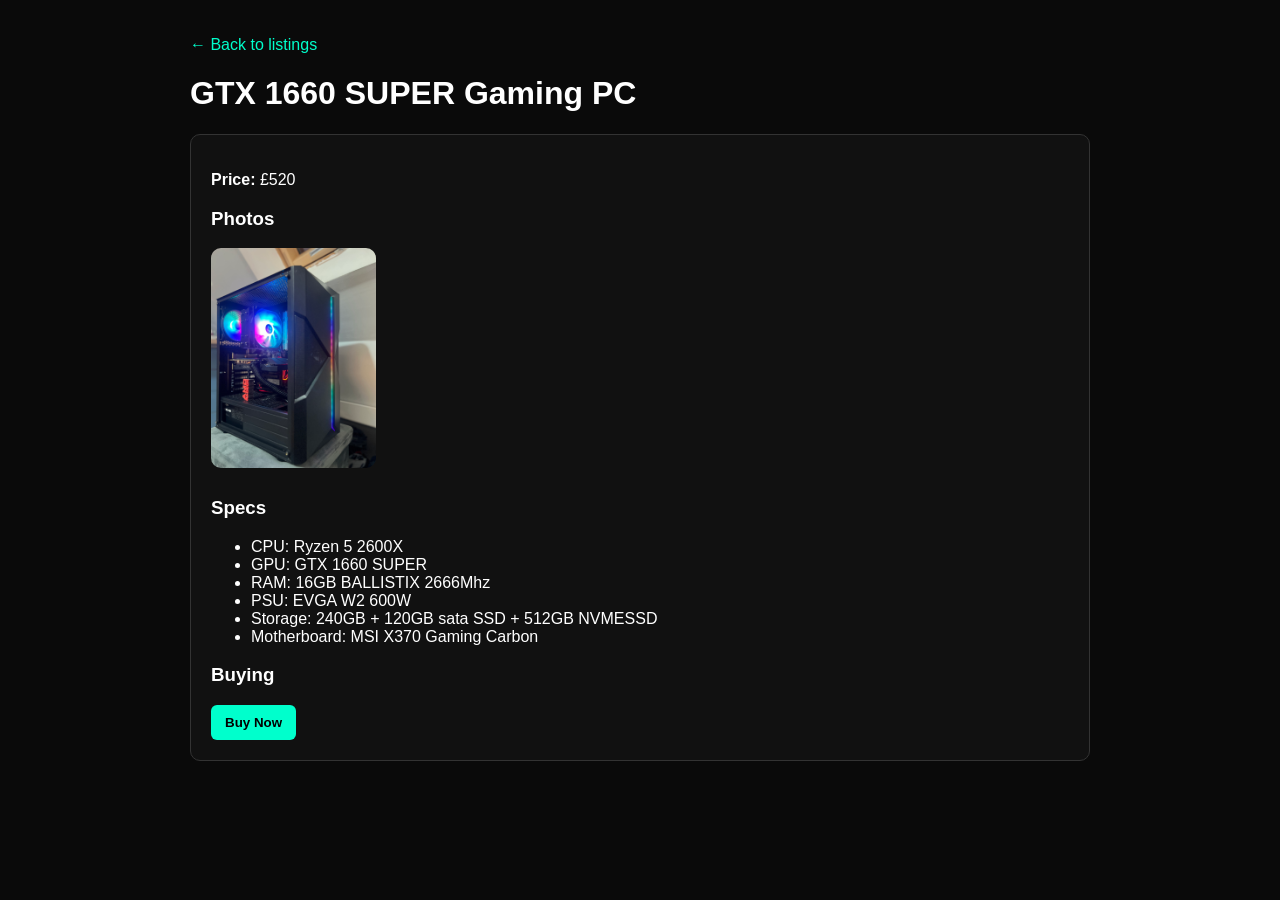
==== pc-1660super.html @ 20be8338 "Update pc-1660super.html" ====
<!DOCTYPE html>
<html>
<head>
  <title>GTX 1660 SUPER PC - ArtronicsPC</title>
  <style>
    body{ background:#0a0a0a; color:white; font-family:Arial; margin:0; padding:20px; }
    a{ color:#00ffcc; text-decoration:none; }
    .wrap{ max-width:900px; margin:0 auto; }
    .card{ background:#111; border:1px solid #333; border-radius:10px; padding:20px; }
    .gallery{ display:flex; gap:10px; overflow:auto; padding-bottom:10px; }
    .gallery img{ height:220px; border-radius:10px; cursor:pointer; }
    button{ background:#00ffcc; border:none; padding:10px 14px; font-weight:bold; border-radius:6px; cursor:pointer; }
  </style>
</head>
<body>
  <div class="wrap">
    <p><a href="index.html">← Back to listings</a></p>

    <h1>GTX 1660 SUPER Gaming PC</h1>

    <div class="card">
      <p><b>Price:</b> £520</p>

      <h3>Photos</h3>
      <div class="gallery">
        <img src="IMG_3570.jpeg" alt="PC photo 1">
        <!-- later add more like: <img src="pc1-side.jpeg" alt="PC photo 2"> -->
      </div>

      <h3>Specs</h3>
      <ul>
        <li>CPU: Ryzen 5 2600X</li>
        <li>GPU: GTX 1660 SUPER</li>
        <li>RAM: 16GB BALLISTIX 2666Mhz</li>
        <li>PSU: EVGA W2 600W </li>
        <li>Storage: 240GB + 120GB sata SSD + 512GB NVMESSD</li>
        <li>Motherboard: MSI X370 Gaming Carbon</li>
      </ul>

      <h3>Buying</h3>
      <button onclick="alert('Contact ArtronicsPC to buy')">Buy Now</button>
    </div>
  </div>
</body>
</html>
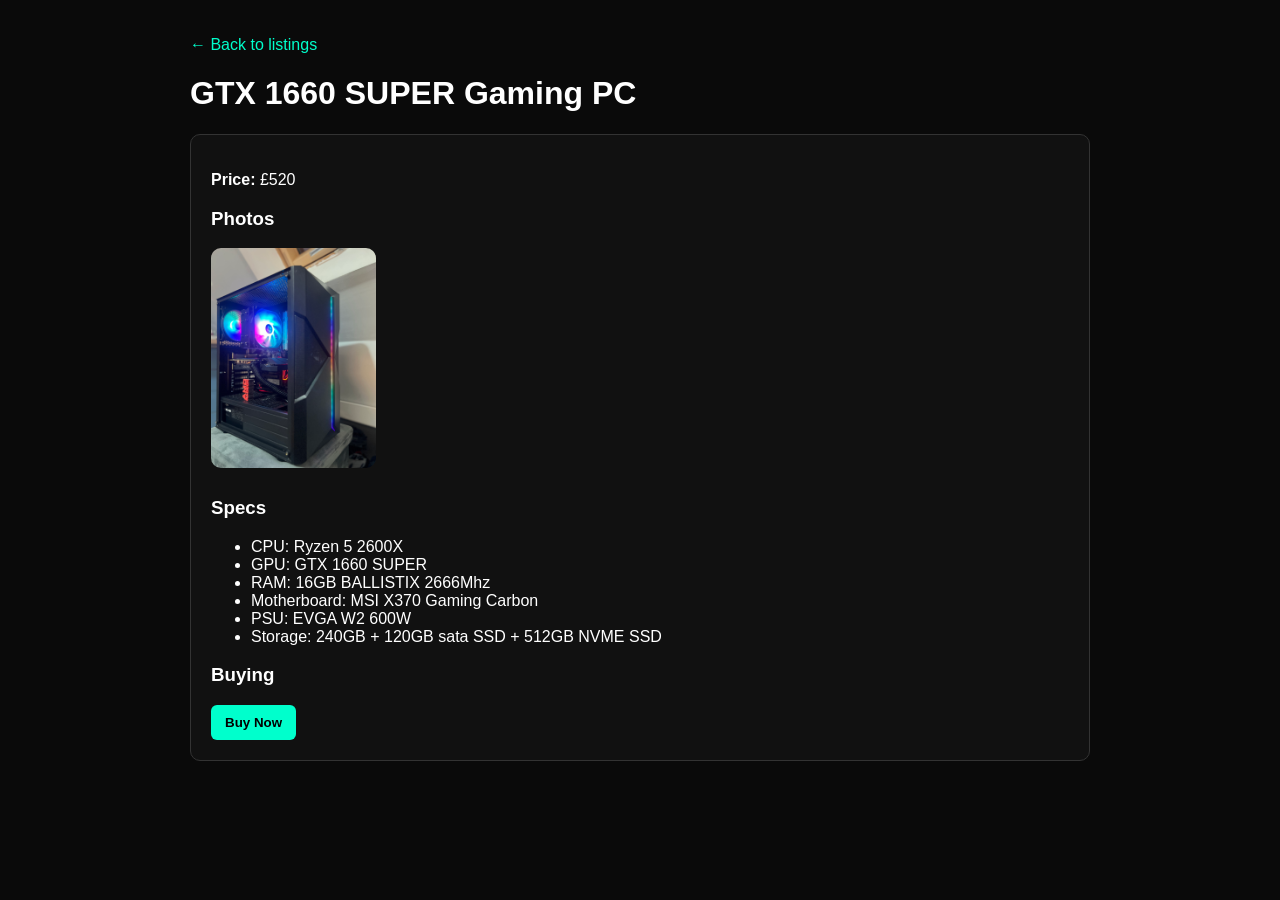
==== commit 5dff35f0: "Update pc-1660super.html" ====
--- a/pc-1660super.html
+++ b/pc-1660super.html
@@ -32,9 +32,9 @@
         <li>CPU: Ryzen 5 2600X</li>
         <li>GPU: GTX 1660 SUPER</li>
         <li>RAM: 16GB BALLISTIX 2666Mhz</li>
+        <li>Motherboard: MSI X370 Gaming Carbon</li>
         <li>PSU: EVGA W2 600W </li>
-        <li>Storage: 240GB + 120GB sata SSD + 512GB NVMESSD</li>
-        <li>Motherboard: MSI X370 Gaming Carbon</li>
+        <li>Storage: 240GB + 120GB sata SSD + 512GB NVME SSD</li>
       </ul>
 
       <h3>Buying</h3>
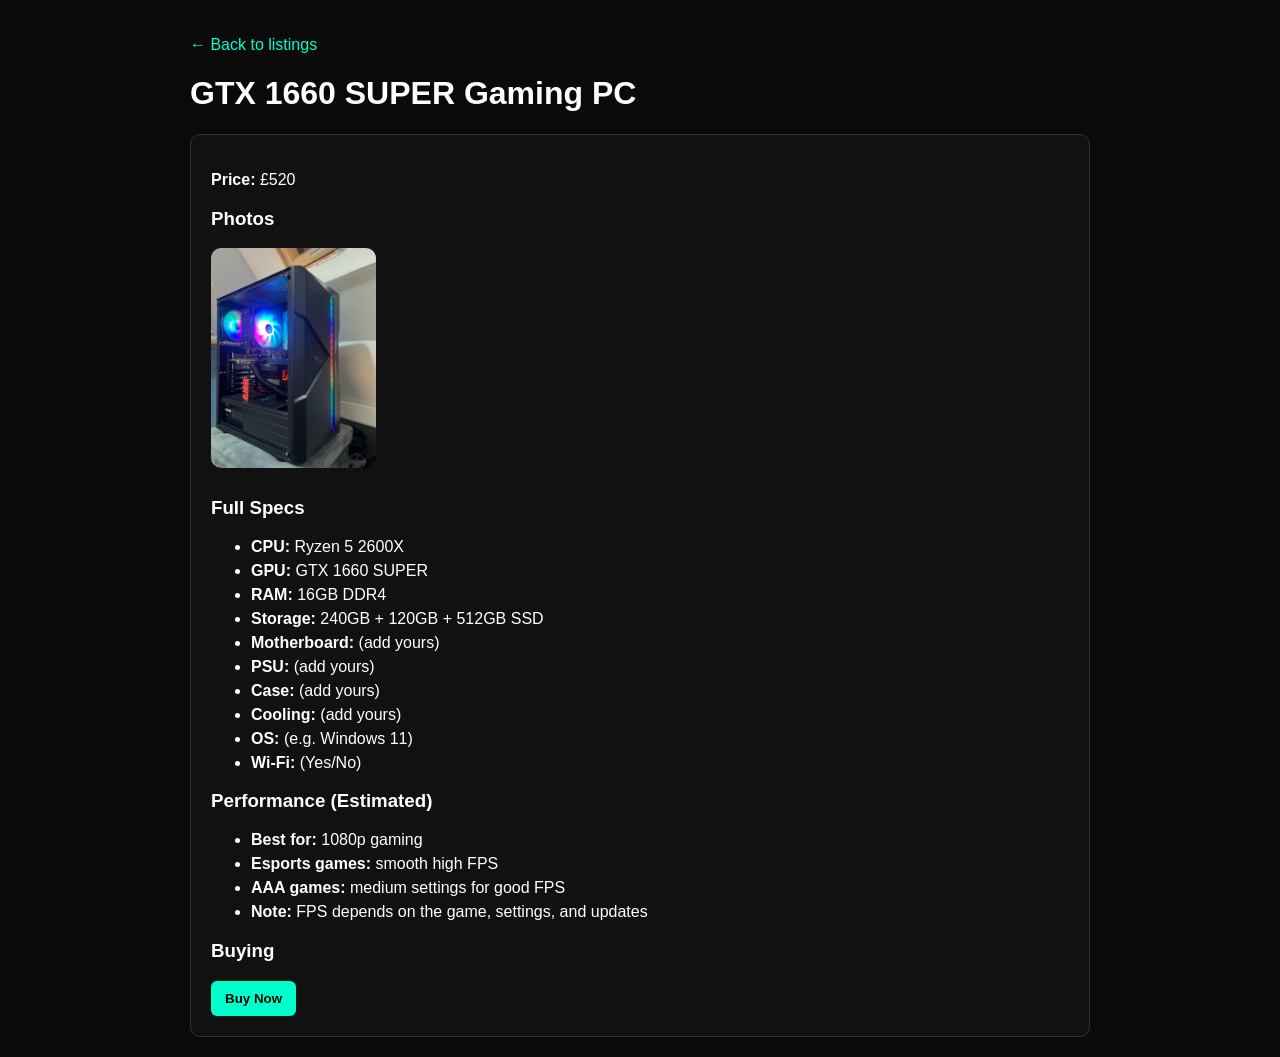
==== commit 96b4b1c1: "Update pc-1660super.html" ====
--- a/pc-1660super.html
+++ b/pc-1660super.html
@@ -10,6 +10,10 @@
     .gallery{ display:flex; gap:10px; overflow:auto; padding-bottom:10px; }
     .gallery img{ height:220px; border-radius:10px; cursor:pointer; }
     button{ background:#00ffcc; border:none; padding:10px 14px; font-weight:bold; border-radius:6px; cursor:pointer; }
+ 
+  ul{ text-align:left; }
+li{ margin:6px 0; }
+
   </style>
 </head>
 <body>
@@ -27,15 +31,28 @@
         <!-- later add more like: <img src="pc1-side.jpeg" alt="PC photo 2"> -->
       </div>
 
-      <h3>Specs</h3>
-      <ul>
-        <li>CPU: Ryzen 5 2600X</li>
-        <li>GPU: GTX 1660 SUPER</li>
-        <li>RAM: 16GB BALLISTIX 2666Mhz</li>
-        <li>Motherboard: MSI X370 Gaming Carbon</li>
-        <li>PSU: EVGA W2 600W </li>
-        <li>Storage: 240GB + 120GB sata SSD + 512GB NVME SSD</li>
-      </ul>
+     <h3>Full Specs</h3>
+<ul>
+  <li><b>CPU:</b> Ryzen 5 2600X</li>
+  <li><b>GPU:</b> GTX 1660 SUPER</li>
+  <li><b>RAM:</b> 16GB DDR4</li>
+  <li><b>Storage:</b> 240GB + 120GB + 512GB SSD</li>
+  <li><b>Motherboard:</b> (add yours)</li>
+  <li><b>PSU:</b> (add yours)</li>
+  <li><b>Case:</b> (add yours)</li>
+  <li><b>Cooling:</b> (add yours)</li>
+  <li><b>OS:</b> (e.g. Windows 11)</li>
+  <li><b>Wi-Fi:</b> (Yes/No)</li>
+</ul>
+
+<h3>Performance (Estimated)</h3>
+<ul>
+  <li><b>Best for:</b> 1080p gaming</li>
+  <li><b>Esports games:</b> smooth high FPS</li>
+  <li><b>AAA games:</b> medium settings for good FPS</li>
+  <li><b>Note:</b> FPS depends on the game, settings, and updates</li>
+</ul>
+
 
       <h3>Buying</h3>
       <button onclick="alert('Contact ArtronicsPC to buy')">Buy Now</button>
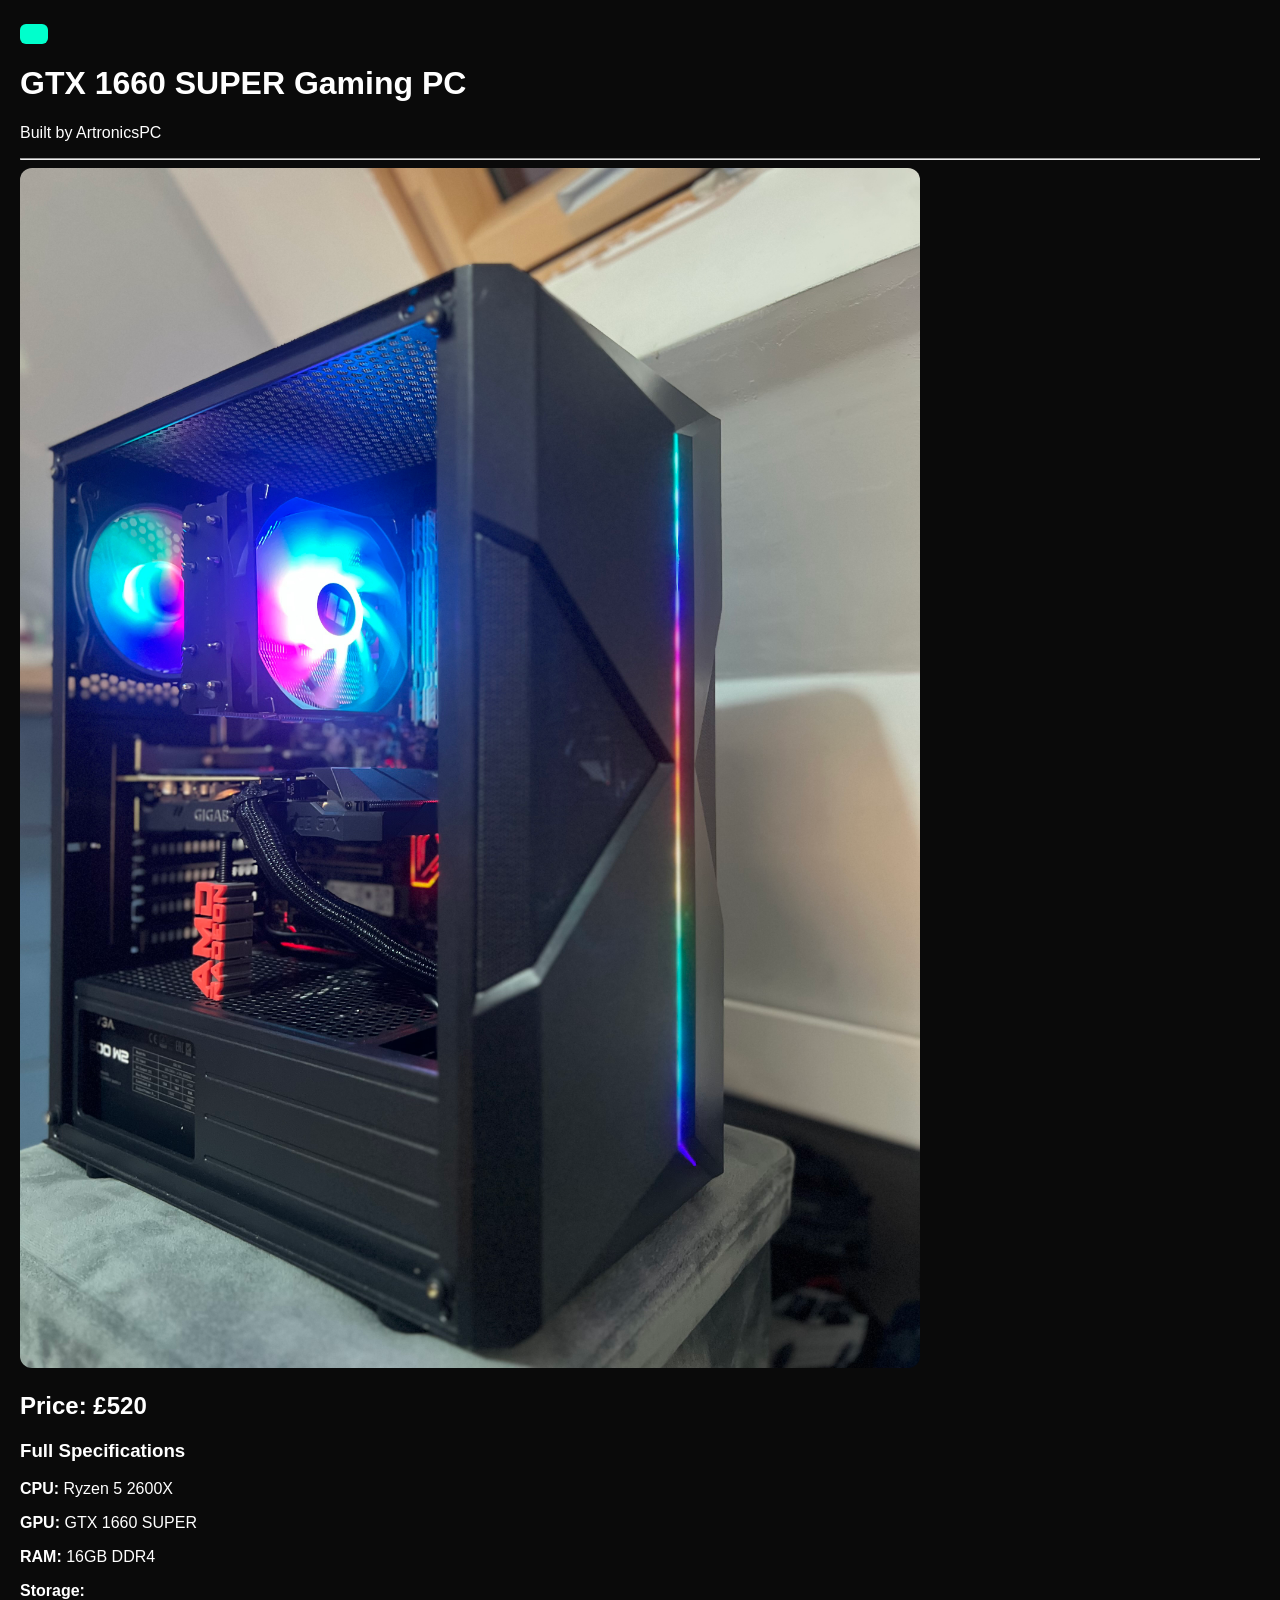
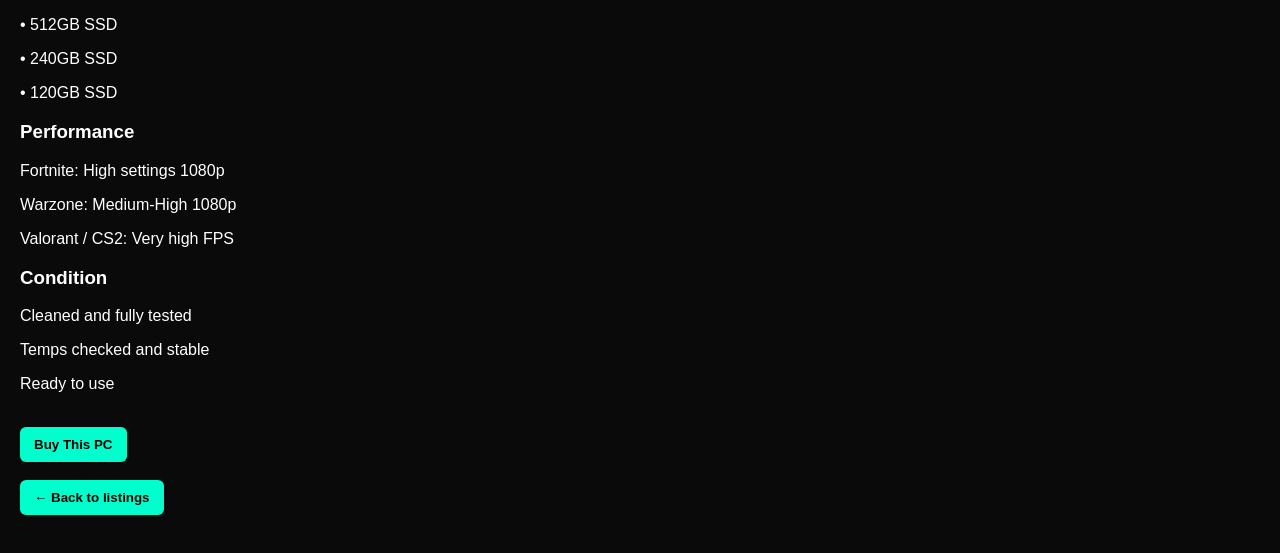
==== commit fa4fe00a: "Update pc-1660super.html" ====
--- a/pc-1660super.html
+++ b/pc-1660super.html
@@ -17,47 +17,111 @@
   </style>
 </head>
 <body>
-  <div class="wrap">
-    <p><a href="index.html">← Back to listings</a></p>
+ <body>
 
-    <h1>GTX 1660 SUPER Gaming PC</h1>
+<div id="page">
 
-    <div class="card">
-      <p><b>Price:</b> £520</p>
+<header>
 
-      <h3>Photos</h3>
-      <div class="gallery">
-        <img src="IMG_3570.jpeg" alt="PC photo 1">
-        <!-- later add more like: <img src="pc1-side.jpeg" alt="PC photo 2"> -->
-      </div>
+<button id="menuBtn" class="menu-btn" onclick="toggleMenu()" aria-label="Menu">
+  <div class="hamburger">
+    <span></span><span></span><span></span>
+  </div>
+</button>
 
-     <h3>Full Specs</h3>
-<ul>
-  <li><b>CPU:</b> Ryzen 5 2600X</li>
-  <li><b>GPU:</b> GTX 1660 SUPER</li>
-  <li><b>RAM:</b> 16GB DDR4</li>
-  <li><b>Storage:</b> 240GB + 120GB + 512GB SSD</li>
-  <li><b>Motherboard:</b> (add yours)</li>
-  <li><b>PSU:</b> (add yours)</li>
-  <li><b>Case:</b> (add yours)</li>
-  <li><b>Cooling:</b> (add yours)</li>
-  <li><b>OS:</b> (e.g. Windows 11)</li>
-  <li><b>Wi-Fi:</b> (Yes/No)</li>
-</ul>
+<h1>GTX 1660 SUPER Gaming PC</h1>
+<p>Built by ArtronicsPC</p>
 
-<h3>Performance (Estimated)</h3>
-<ul>
-  <li><b>Best for:</b> 1080p gaming</li>
-  <li><b>Esports games:</b> smooth high FPS</li>
-  <li><b>AAA games:</b> medium settings for good FPS</li>
-  <li><b>Note:</b> FPS depends on the game, settings, and updates</li>
-</ul>
+<hr>
+
+</header>
 
 
-      <h3>Buying</h3>
-      <button onclick="alert('Contact ArtronicsPC to buy')">Buy Now</button>
-    </div>
-  </div>
+<section class="container">
+
+<div class="pc" style="width:900px; max-width:95%;">
+
+<img src="IMG_3570.jpeg" style="width:100%; border-radius:12px;" onclick="openPopup(this.src)">
+
+
+<h2>Price: £520</h2>
+
+
+<h3>Full Specifications</h3>
+
+<p><b>CPU:</b> Ryzen 5 2600X</p>
+
+<p><b>GPU:</b> GTX 1660 SUPER</p>
+
+<p><b>RAM:</b> 16GB DDR4</p>
+
+<p><b>Storage:</b></p>
+
+<p>• 512GB SSD</p>
+
+<p>• 240GB SSD</p>
+
+<p>• 120GB SSD</p>
+
+
+<h3>Performance</h3>
+
+<p>Fortnite: High settings 1080p</p>
+
+<p>Warzone: Medium-High 1080p</p>
+
+<p>Valorant / CS2: Very high FPS</p>
+
+
+<h3>Condition</h3>
+
+<p>Cleaned and fully tested</p>
+
+<p>Temps checked and stable</p>
+
+<p>Ready to use</p>
+
+
+<br>
+
+
+<button onclick="window.location.href='mailto:artronicspc@gmail.com?subject=Buying GTX 1660 SUPER PC'">
+
+Buy This PC
+
+</button>
+
+
+<br><br>
+
+
+<a href="index.html">
+
+<button>
+
+← Back to listings
+
+</button>
+
+</a>
+
+
+</div>
+
+</section>
+
+</div>
+
+
+
+<div id="popup" class="popup" onclick="closePopup()">
+<img id="popup-img">
+</div>
+
+
+<script src="assets/js/main.js"></script>
+
+</body>
 </body>
 </html>
 
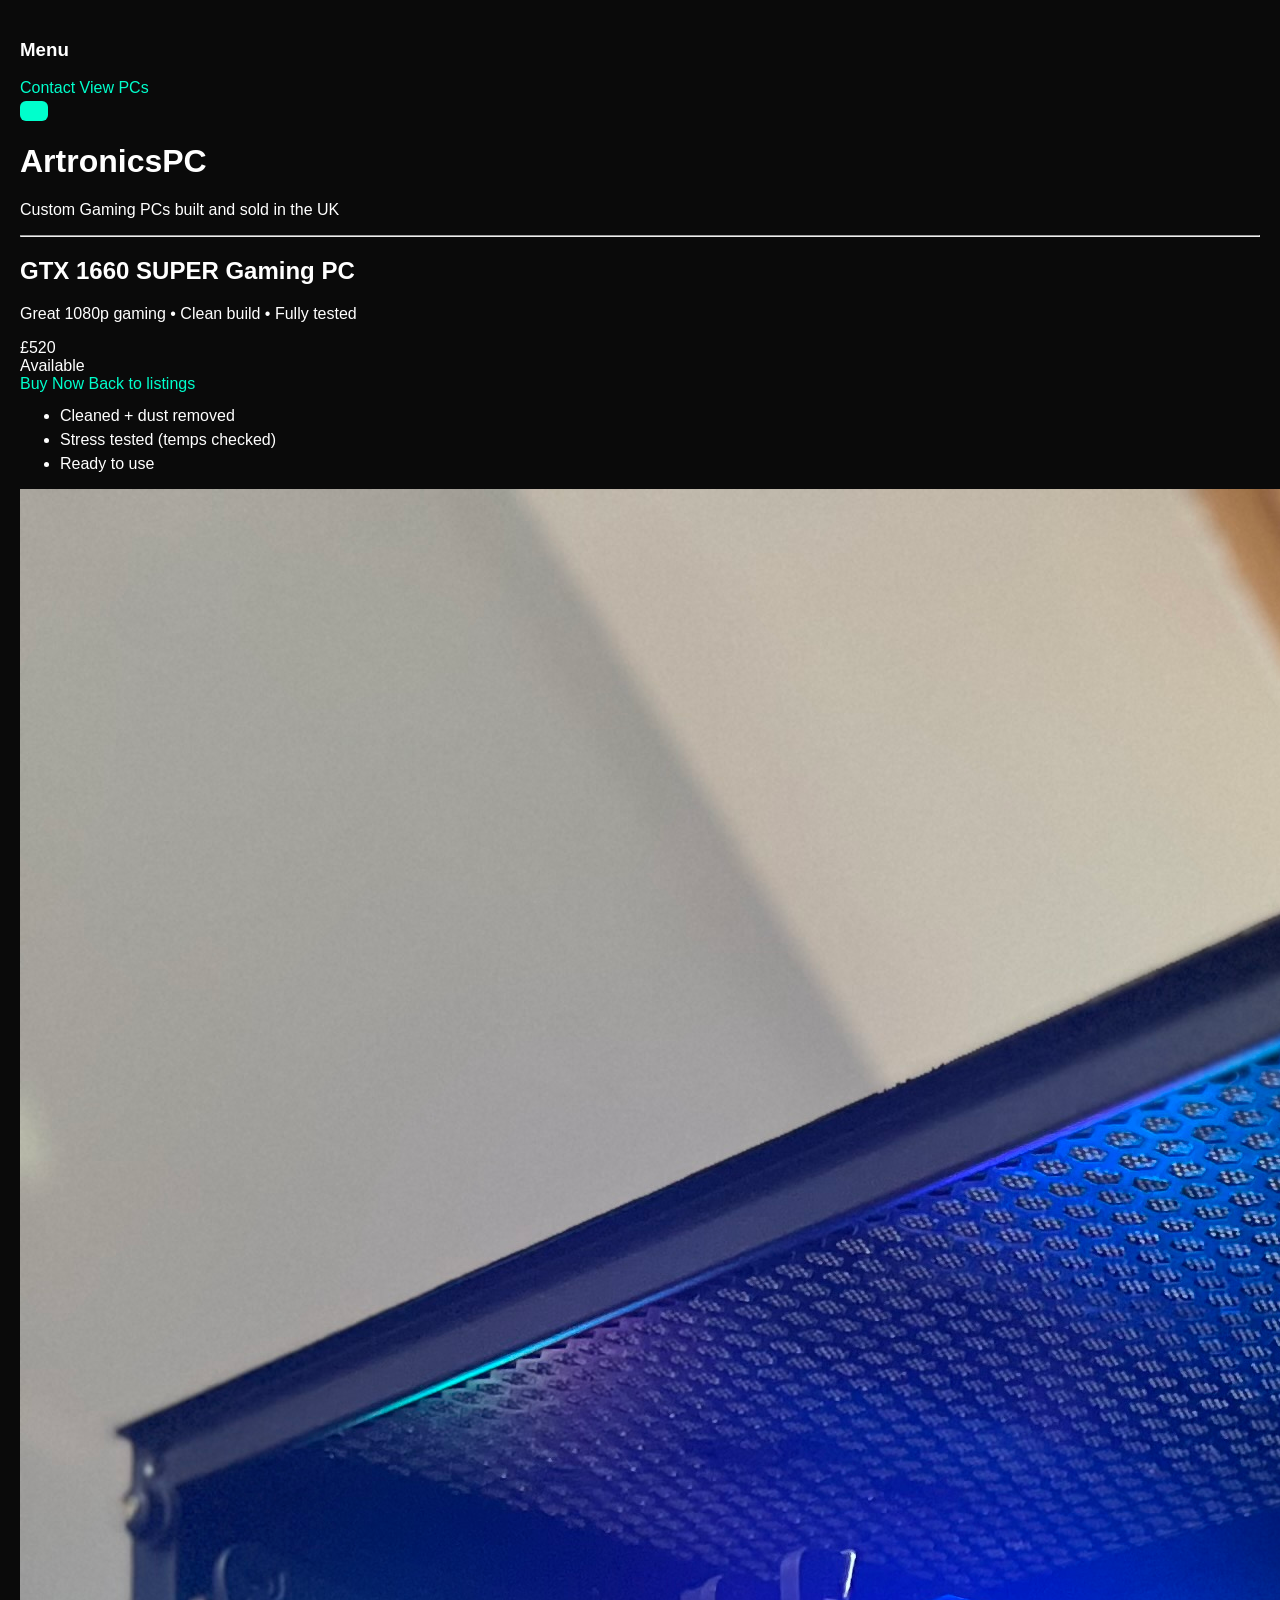
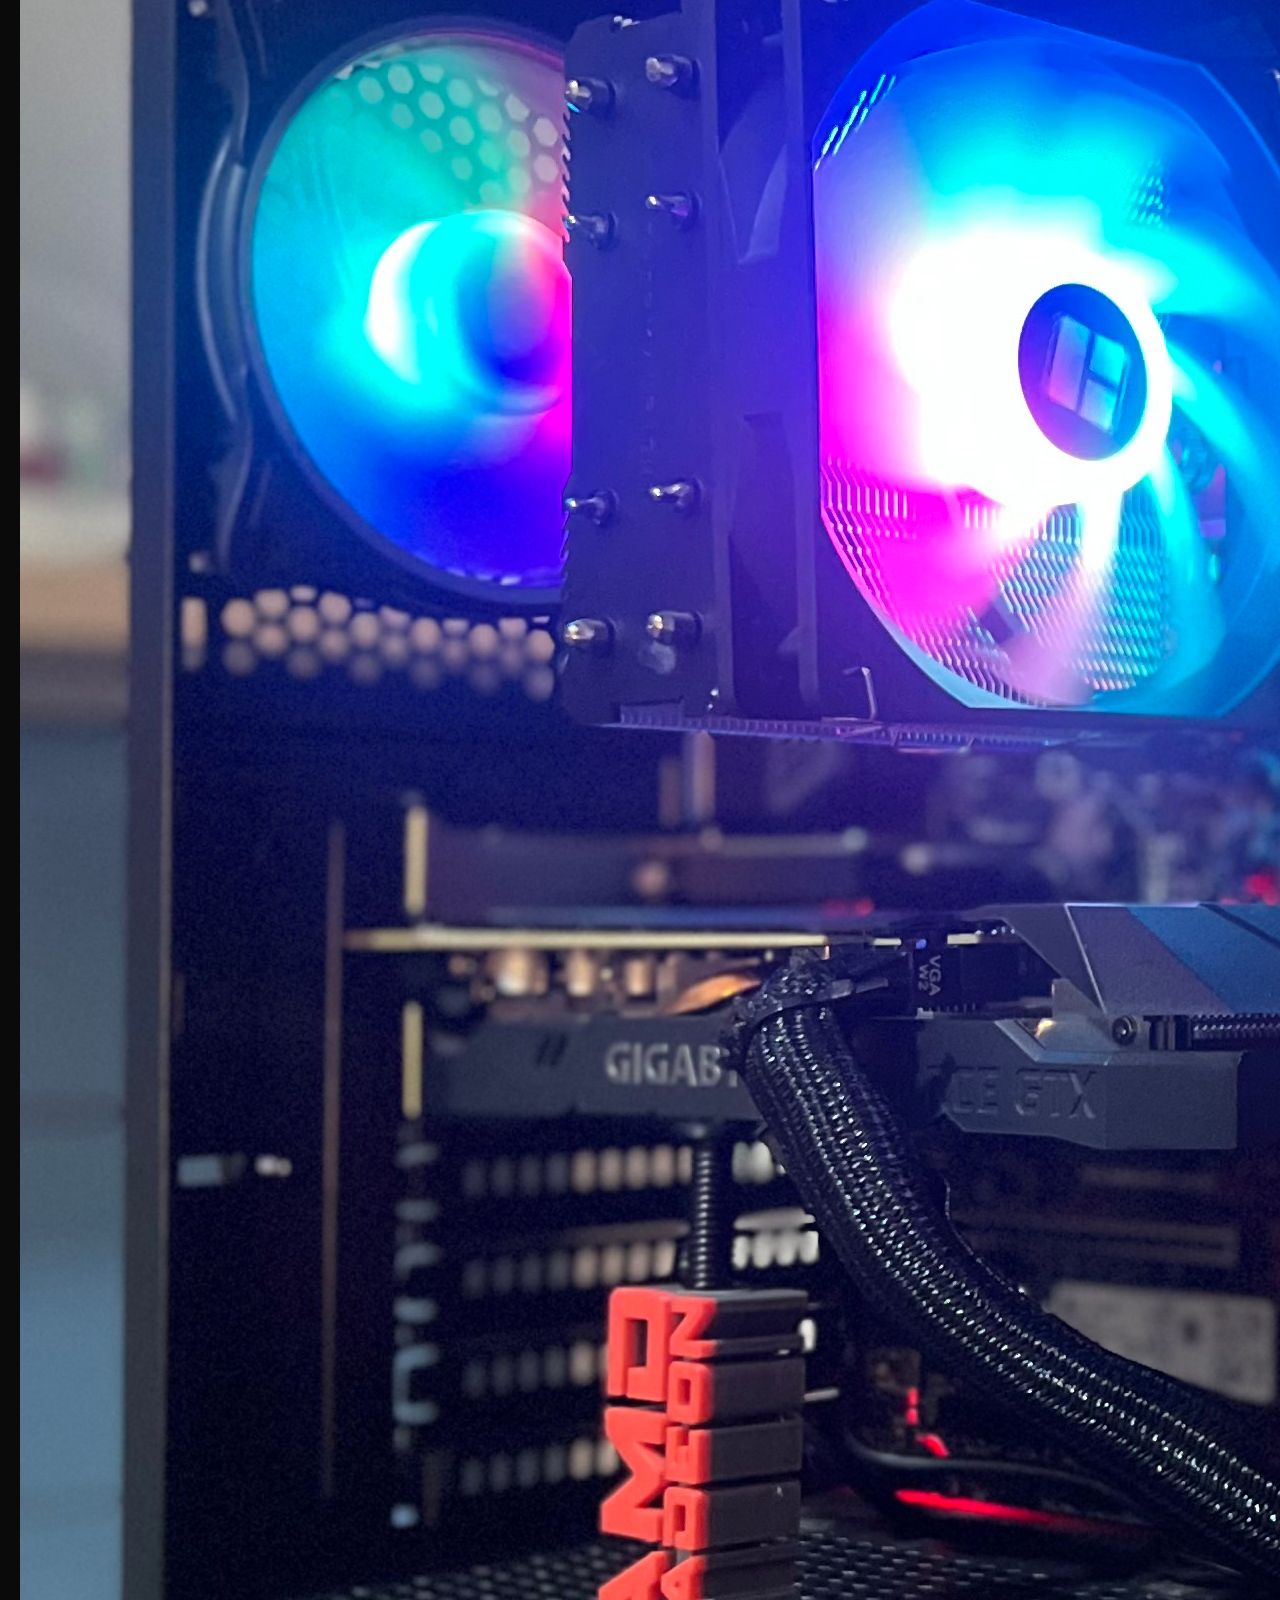
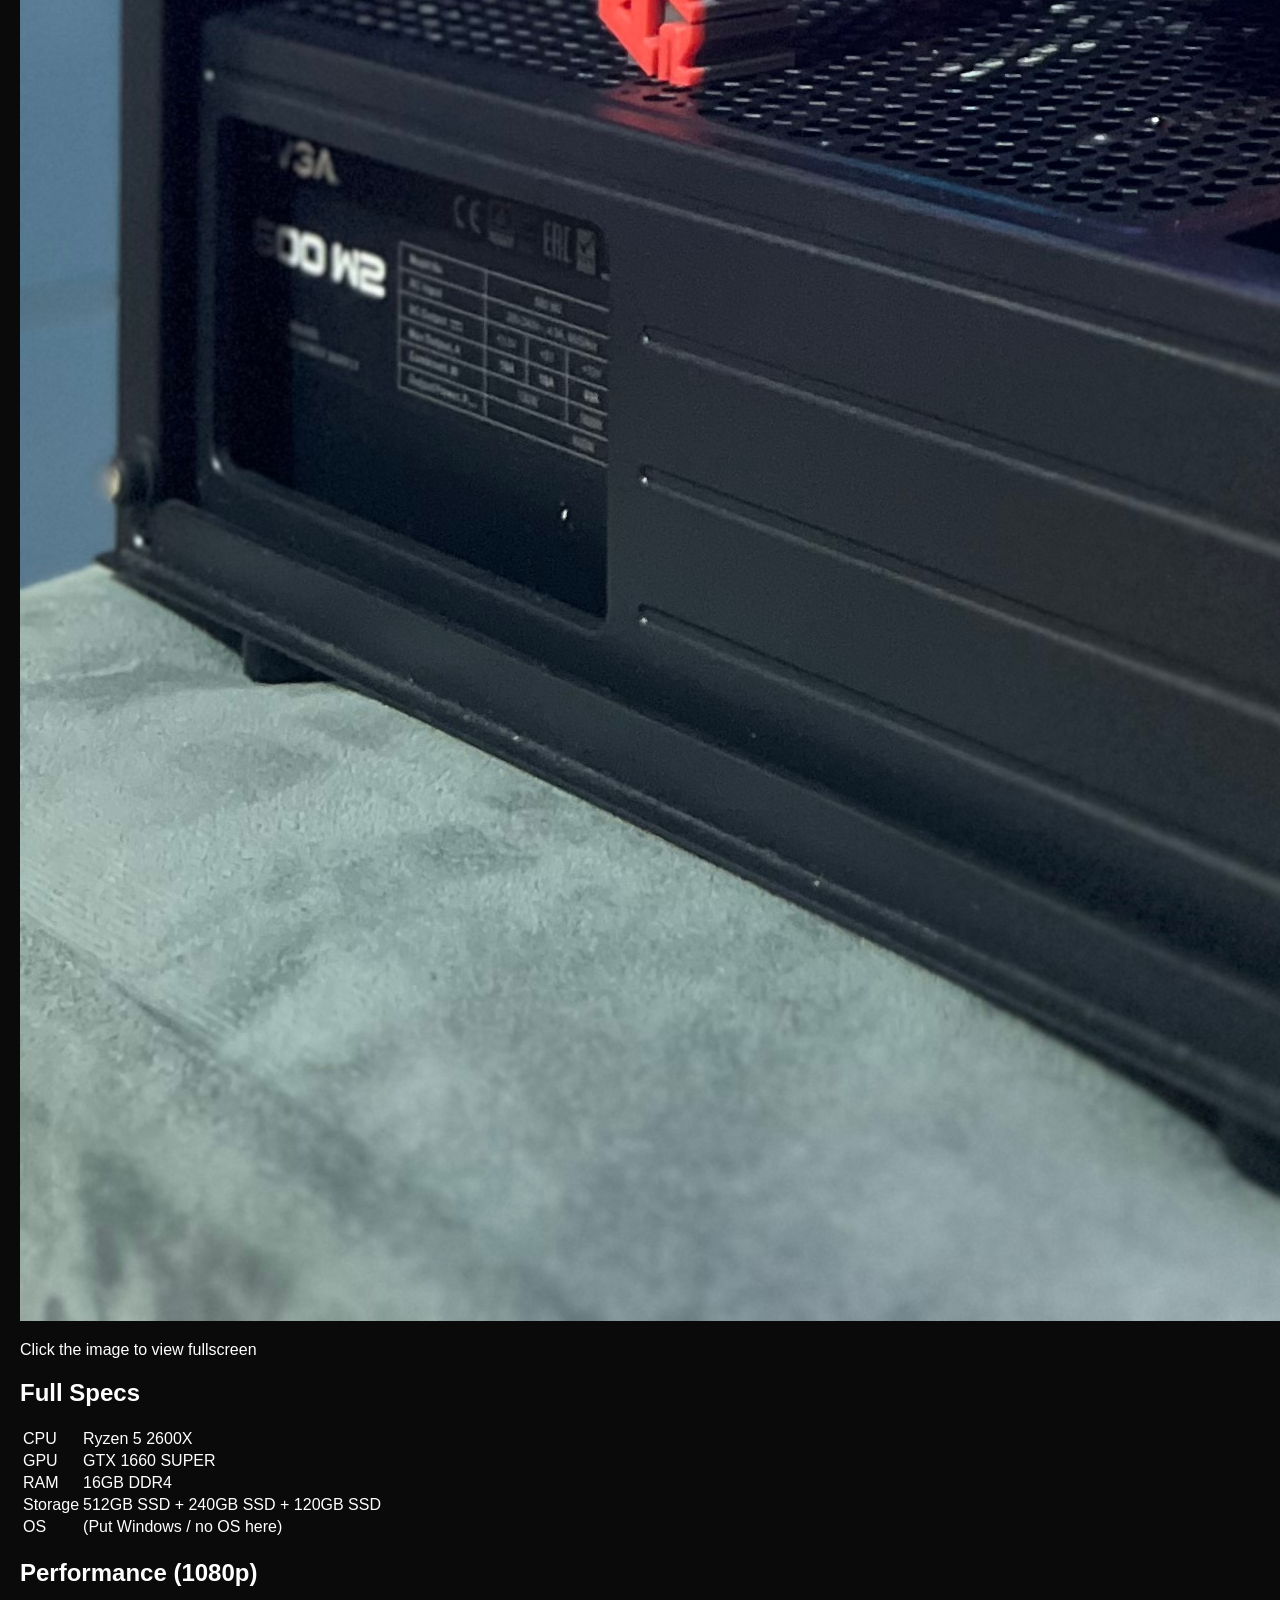
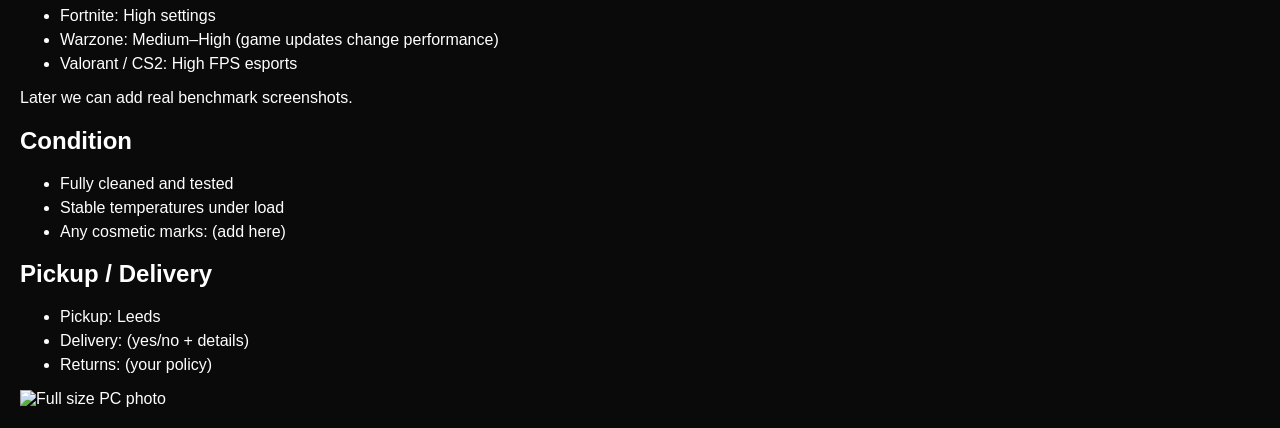
==== commit cbd845b9: "Update pc-1660super.html" ====
--- a/pc-1660super.html
+++ b/pc-1660super.html
@@ -16,112 +16,126 @@
 
   </style>
 </head>
+
 <body>
- <body>
+<!-- Overlay + Sidebar (same as your index) -->
+<div id="overlay" class="overlay" onclick="closeMenu()"></div>
+
+<div id="sidebar" class="sidebar">
+  <div class="close-row">
+    <h3>Menu</h3>
+  </div>
+
+  <a class="side-link" href="mailto:artronicspc@gmail.com?subject=ArtronicsPC%20Enquiry">
+    Contact
+  </a>
+
+  <a class="side-link" href="index.html#pcs" onclick="closeMenu()">
+    View PCs
+  </a>
+</div>
 
 <div id="page">
 
-<header>
+  <header>
+    <button id="menuBtn" class="menu-btn" onclick="toggleMenu()" aria-label="Menu">
+      <div class="hamburger">
+        <span></span><span></span><span></span>
+      </div>
+    </button>
 
-<button id="menuBtn" class="menu-btn" onclick="toggleMenu()" aria-label="Menu">
-  <div class="hamburger">
-    <span></span><span></span><span></span>
-  </div>
-</button>
+    <h1>ArtronicsPC</h1>
+    <p>Custom Gaming PCs built and sold in the UK</p>
+    <hr>
+  </header>
 
-<h1>GTX 1660 SUPER Gaming PC</h1>
-<p>Built by ArtronicsPC</p>
+  <main class="pc-page">
 
-<hr>
+    <section class="pc-hero glass">
+      <div class="pc-hero-left">
+        <h1 class="pc-title">GTX 1660 SUPER Gaming PC</h1>
+        <p class="pc-subtitle">Great 1080p gaming • Clean build • Fully tested</p>
 
-</header>
+        <div class="pc-price-row">
+          <div class="pc-price">£520</div>
+          <div class="pc-badge">Available</div>
+        </div>
 
+        <div class="pc-cta-row">
+          <a class="btn primary"
+             href="mailto:artronicspc@gmail.com?subject=Buying%20GTX%201660%20SUPER%20PC%20(ArtronicsPC)&body=Hi%2C%20I%27m%20interested%20in%20the%20GTX%201660%20SUPER%20PC.%0A%0AName%3A%0ACity%3A%0APickup%2Fdelivery%3A%0AQuestions%3A">
+            Buy Now
+          </a>
 
-<section class="container">
+          <a class="btn" href="index.html#pcs">Back to listings</a>
+        </div>
 
-<div class="pc" style="width:900px; max-width:95%;">
+        <ul class="bullets" style="margin-top:14px;">
+          <li>Cleaned + dust removed</li>
+          <li>Stress tested (temps checked)</li>
+          <li>Ready to use</li>
+        </ul>
+      </div>
 
-<img src="IMG_3570.jpeg" style="width:100%; border-radius:12px;" onclick="openPopup(this.src)">
+      <div class="pc-hero-right">
+        <img class="pc-main-img" src="IMG_3570.jpeg?v=1" alt="GTX 1660 SUPER PC photo" onclick="openPopup(this.src)">
+        <p class="small-note">Click the image to view fullscreen</p>
+      </div>
+    </section>
 
+    <section class="pc-grid">
 
-<h2>Price: £520</h2>
+      <div class="pc-card glass">
+        <h2>Full Specs</h2>
+        <table class="spec-table">
+          <tr><td>CPU</td><td>Ryzen 5 2600X</td></tr>
+          <tr><td>GPU</td><td>GTX 1660 SUPER</td></tr>
+          <tr><td>RAM</td><td>16GB DDR4</td></tr>
+          <tr><td>Storage</td><td>512GB SSD + 240GB SSD + 120GB SSD</td></tr>
+          <tr><td>OS</td><td>(Put Windows / no OS here)</td></tr>
+        </table>
+      </div>
 
+      <div class="pc-card glass">
+        <h2>Performance (1080p)</h2>
+        <ul class="bullets">
+          <li>Fortnite: High settings</li>
+          <li>Warzone: Medium–High (game updates change performance)</li>
+          <li>Valorant / CS2: High FPS esports</li>
+        </ul>
+        <p class="small-note" style="margin-top:10px;">Later we can add real benchmark screenshots.</p>
+      </div>
 
-<h3>Full Specifications</h3>
+      <div class="pc-card glass">
+        <h2>Condition</h2>
+        <ul class="bullets">
+          <li>Fully cleaned and tested</li>
+          <li>Stable temperatures under load</li>
+          <li>Any cosmetic marks: (add here)</li>
+        </ul>
+      </div>
 
-<p><b>CPU:</b> Ryzen 5 2600X</p>
+      <div class="pc-card glass">
+        <h2>Pickup / Delivery</h2>
+        <ul class="bullets">
+          <li>Pickup: Leeds</li>
+          <li>Delivery: (yes/no + details)</li>
+          <li>Returns: (your policy)</li>
+        </ul>
+      </div>
 
-<p><b>GPU:</b> GTX 1660 SUPER</p>
+    </section>
 
-<p><b>RAM:</b> 16GB DDR4</p>
-
-<p><b>Storage:</b></p>
-
-<p>• 512GB SSD</p>
-
-<p>• 240GB SSD</p>
-
-<p>• 120GB SSD</p>
-
-
-<h3>Performance</h3>
-
-<p>Fortnite: High settings 1080p</p>
-
-<p>Warzone: Medium-High 1080p</p>
-
-<p>Valorant / CS2: Very high FPS</p>
-
-
-<h3>Condition</h3>
-
-<p>Cleaned and fully tested</p>
-
-<p>Temps checked and stable</p>
-
-<p>Ready to use</p>
-
-
-<br>
-
-
-<button onclick="window.location.href='mailto:artronicspc@gmail.com?subject=Buying GTX 1660 SUPER PC'">
-
-Buy This PC
-
-</button>
-
-
-<br><br>
-
-
-<a href="index.html">
-
-<button>
-
-← Back to listings
-
-</button>
-
-</a>
-
+  </main>
 
 </div>
 
-</section>
-
+<!-- Popup (same system as homepage) -->
+<div id="popup" class="popup" onclick="closePopup()">
+  <img id="popup-img" alt="Full size PC photo">
 </div>
 
-
-
-<div id="popup" class="popup" onclick="closePopup()">
-<img id="popup-img">
-</div>
-
-
 <script src="assets/js/main.js"></script>
-
-</body>
 </body>
 </html>
 
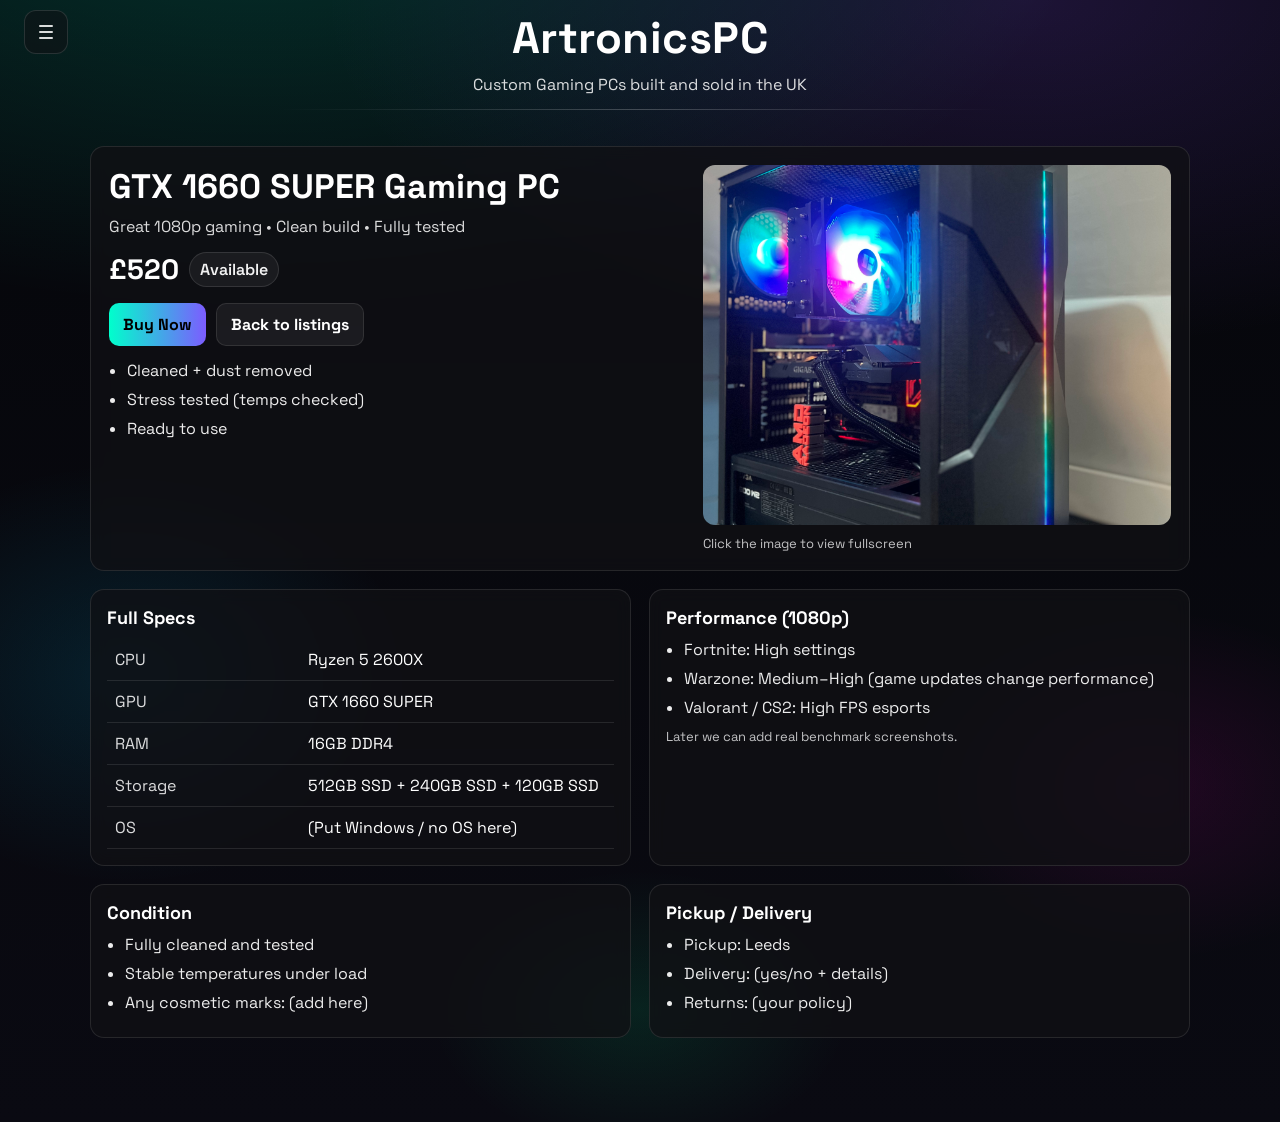
==== commit bf9373fa: "Update pc-1660super.html" ====
--- a/pc-1660super.html
+++ b/pc-1660super.html
@@ -1,22 +1,28 @@
 <!DOCTYPE html>
 <html>
-<head>
+
+  
+  
+  
+  <head>
   <title>GTX 1660 SUPER PC - ArtronicsPC</title>
-  <style>
-    body{ background:#0a0a0a; color:white; font-family:Arial; margin:0; padding:20px; }
-    a{ color:#00ffcc; text-decoration:none; }
-    .wrap{ max-width:900px; margin:0 auto; }
-    .card{ background:#111; border:1px solid #333; border-radius:10px; padding:20px; }
-    .gallery{ display:flex; gap:10px; overflow:auto; padding-bottom:10px; }
-    .gallery img{ height:220px; border-radius:10px; cursor:pointer; }
-    button{ background:#00ffcc; border:none; padding:10px 14px; font-weight:bold; border-radius:6px; cursor:pointer; }
- 
-  ul{ text-align:left; }
-li{ margin:6px 0; }
 
-  </style>
+  <link rel="preconnect" href="https://fonts.googleapis.com">
+  <link rel="preconnect" href="https://fonts.gstatic.com" crossorigin>
+  <link href="https://fonts.googleapis.com/css2?family=Space+Grotesk:wght@400;600;700&display=swap" rel="stylesheet">
+
+  <link rel="stylesheet" href="assets/css/styles.css">
 </head>
 
+
+
+
+
+
+
+
+
+  
 <body>
 <!-- Overlay + Sidebar (same as your index) -->
 <div id="overlay" class="overlay" onclick="closeMenu()"></div>
@@ -137,5 +143,13 @@
 
 <script src="assets/js/main.js"></script>
 </body>
+
+
+
+
+
+
+
+  
 </html>
 
--- a/assets/css/styles.css
+++ b/assets/css/styles.css
@@ -0,0 +1,550 @@
+
+    /* =========================
+       1) Page-wide styling
+       ========================= */
+
+    body{
+      /* Removes default browser spacing */
+      margin:0;
+
+      /* Removes space at the top but keeps space on sides and bottom */
+      padding:0 24px 24px 24px;
+
+      /* Text colour + font */
+      color:white;
+      font-family:"Space Grotesk", Arial, sans-serif;
+
+      /* Makes sure the page is at least one full screen tall */
+      min-height:100vh;
+
+      /* Background = layered gradients (big glows + small dots + base) */
+      background:
+        /* Big glow top-left */
+        radial-gradient(1200px 600px at 20% -10%, rgba(0,255,204,0.18), transparent 70%),
+
+        /* Big glow top-right */
+        radial-gradient(1000px 500px at 80% 0%, rgba(140,80,255,0.18), transparent 70%),
+
+        /* Smaller faded RGB dots */
+        radial-gradient(400px 300px at 10% 60%, rgba(0,200,255,0.12), transparent 70%),
+        radial-gradient(350px 250px at 90% 70%, rgba(255,0,200,0.10), transparent 70%),
+        radial-gradient(300px 200px at 50% 90%, rgba(0,255,150,0.10), transparent 70%),
+
+        /* Base dark gradient */
+        linear-gradient(180deg, #05060a 0%, #0a0a12 100%);
+
+      /* Stops backgrounds repeating */
+      background-repeat:no-repeat;
+    }
+
+
+
+    /* =========================
+       2) Header styling
+       ========================= */
+
+    header{
+      /* Allows menu button to be positioned inside header */
+      position:relative;
+
+      /* Keeps title and text centered */
+      text-align:center;
+
+      /* Adjust spacing */
+      padding:10px 16px 6px 16px;
+    }
+
+
+
+    /* Positions the menu button inside the header */
+    header .menu-btn{
+      position:absolute;
+
+      /* Default (menu closed): top-left of header */
+      left:0;
+      top:10px;
+
+      /* Makes sure it's above the sidebar + clickable */
+      z-index:10000;
+
+      /* Ensures clicks always go to the button */
+      pointer-events:auto;
+    }
+
+/* When menu is open, keep button near the sidebar edge.
+   Because #page moves right by 240px, we pull the button back left. */
+#page.menu-open header .menu-btn{
+  transform: translateX(-47px); /* 150 - 36px gap = sits close to sidebar */
+}
+
+
+    header h1{
+      margin:0;
+      font-size:44px;
+      letter-spacing:0.5px;
+    }
+
+    header p{
+      margin:8px 0 14px 0;
+      opacity:0.85;
+    }
+
+    hr{
+      border:none;
+      height:1px;
+      background:linear-gradient(90deg, transparent, rgba(255,255,255,0.22), transparent);
+      max-width:720px;
+      margin:0 auto;
+    }
+
+
+
+    /* =========================
+       3) Listings layout (container)
+       Centers the group
+       ========================= */
+
+    .container{
+      max-width:1000px;
+      margin:40px auto;
+      display:flex;
+      gap:20px;
+      justify-content:center;
+      flex-wrap:wrap;
+    }
+
+
+
+    /* =========================
+       4) PC card styling
+       ========================= */
+
+    .pc{
+      box-sizing:border-box;
+
+      background: rgba(17,17,20,0.75);
+      border:1px solid rgba(255,255,255,0.10);
+
+      padding:18px;
+      width:300px;
+
+      border-radius:14px;
+      backdrop-filter: blur(6px);
+
+      transition: transform 0.3s ease, box-shadow 0.3s ease, border-color 0.3s ease;
+    }
+
+    .pc:hover{
+      transform: translateY(-6px);
+      box-shadow: 0 14px 40px rgba(0,0,0,0.45);
+      border-color: rgba(0,255,204,0.25);
+    }
+
+    .pc h2{ margin:6px 0 10px 0; }
+
+.pc-hero-right{
+  max-width:520px;   /* stops the image column getting too wide */
+  width:100%;
+}
+
+.pc-main-img{
+  width:100%;
+  height:auto;
+  max-height:360px;  /* stops it getting too tall */
+  object-fit:cover;  /* crops nicely instead of stretching */
+  border-radius:12px;
+  cursor:pointer;
+  display:block;
+}
+
+
+    /* =========================
+       5) Button styling
+       ========================= */
+
+    button{
+      background: linear-gradient(90deg, #00ffcc, #7c5cff);
+      border:none;
+
+      padding:10px 14px;
+      color:black;
+      font-weight:700;
+
+      cursor:pointer;
+      border-radius:10px;
+
+      transition: transform 0.12s ease, filter 0.12s ease;
+    }
+
+    button:hover{
+      transform: translateY(-1px);
+      filter: brightness(1.05);
+    }
+
+
+
+    /* =========================
+       6) Fullscreen image popup
+       ========================= */
+
+    .popup{
+      display:none;
+      position:fixed;
+      top:0;
+      left:0;
+      width:100%;
+      height:100%;
+      background-color:rgba(0,0,0,0.9);
+      justify-content:center;
+      align-items:center;
+      z-index:9999;
+    }
+
+    .popup.active{
+      display:flex;
+      cursor:pointer;
+    }
+
+    .popup img{
+      max-width:90%;
+      max-height:90%;
+      border-radius:10px;
+      box-shadow: 0 0 30px rgba(0,0,0,0.6);
+    }
+
+
+
+    /* =========================
+       Placeholder image style
+       ========================= */
+
+    .placeholder{
+      width:100%;
+      height:180px;
+      border-radius:12px;
+
+      display:flex;
+      align-items:center;
+      justify-content:center;
+      text-align:center;
+
+      font-weight:600;
+      color:rgba(255,255,255,0.85);
+
+      background:
+        radial-gradient(300px 150px at 20% 30%, rgba(0,255,204,0.20), transparent 60%),
+        radial-gradient(300px 150px at 80% 60%, rgba(124,92,255,0.18), transparent 60%),
+        rgba(255,255,255,0.06);
+
+      border:1px solid rgba(255,255,255,0.10);
+    }
+
+
+
+    /* =========================
+       Sidebar (hamburger menu)
+       ========================= */
+
+    .menu-btn{
+      width:44px;
+      height:44px;
+      border-radius:12px;
+      border:1px solid rgba(255,255,255,0.12);
+      background: rgba(17,17,20,0.55);
+      color:white;
+      cursor:pointer;
+      display:flex;
+      align-items:center;
+      justify-content:center;
+
+      /* Smooth hover + glow */
+      transition: transform 0.2s ease, box-shadow 0.2s ease, border-color 0.2s ease, filter 0.2s ease;
+    }
+
+    /* Green glow + lift on hover (like listings) */
+    .menu-btn:hover{
+      transform: translateY(-2px);
+      border-color: rgba(0,255,204,0.55);
+
+      /* NEW: stronger glow so it feels premium */
+      box-shadow:
+        0 0 0 2px rgba(0,255,204,0.14),
+        0 0 18px rgba(0,255,204,0.18),
+        0 12px 30px rgba(0,0,0,0.35);
+
+      filter: brightness(1.06);
+    }
+
+    /* When menu is open, keep a nice glow so it feels “active” */
+    .menu-btn.active{
+      border-color: rgba(0,255,204,0.65);
+      box-shadow:
+        0 0 0 2px rgba(0,255,204,0.18),
+        0 0 22px rgba(0,255,204,0.20),
+        0 14px 40px rgba(0,0,0,0.45);
+    }
+
+    .hamburger{
+      width:20px;
+      height:14px;
+      position:relative;
+    }
+
+    .hamburger span{
+      position:absolute;
+      left:0;
+      right:0;
+      height:2px;
+      background: rgba(255,255,255,0.85);
+      border-radius:2px;
+      transition: transform 0.2s ease, opacity 0.2s ease, top 0.2s ease;
+    }
+
+    .hamburger span:nth-child(1){ top:0; }
+    .hamburger span:nth-child(2){ top:6px; }
+    .hamburger span:nth-child(3){ top:12px; }
+
+    /* Hamburger animation: turns into X when menu opens */
+    .menu-btn.active .hamburger span:nth-child(1){ transform: rotate(45deg); top:6px; }
+    .menu-btn.active .hamburger span:nth-child(2){ opacity:0; }
+    .menu-btn.active .hamburger span:nth-child(3){ transform: rotate(-45deg); top:6px; }
+
+
+
+    .overlay{
+      display:none;
+      position:fixed;
+      inset:0;
+      background: rgba(0,0,0,0.55);
+      z-index:9000;
+    }
+
+    .overlay.active{ display:block; }
+
+    .sidebar{
+      position:fixed;
+      top:0;
+      left:0;
+      height:100%;
+      width:240px;
+
+      background: rgba(12,12,18,0.92);
+      border-right:1px solid rgba(255,255,255,0.10);
+      backdrop-filter: blur(10px);
+
+      transform: translateX(-100%);
+      transition: transform 0.2s ease;
+
+      z-index:9001;
+      padding:18px;
+    }
+
+    .sidebar.active{ transform: translateX(0); }
+
+    .sidebar h3{ margin:6px 0 14px 0; }
+
+    .side-link{
+      display:block;
+      padding:12px 12px;
+      border-radius:12px;
+      border:1px solid rgba(255,255,255,0.10);
+      background: rgba(255,255,255,0.04);
+      color:white;
+      text-decoration:none;
+      margin-bottom:10px;
+    }
+
+    .side-link:hover{
+      border-color: rgba(0,255,204,0.25);
+    }
+
+    .close-row{
+      display:flex;
+      justify-content:space-between;
+      align-items:center;
+      margin-bottom:12px;
+    }
+
+    /* Safety: if a close button exists by accident, hide it */
+    .close-btn{ display:none; }
+
+
+
+    /* =========================
+       Move the PAGE without moving the sidebar
+       ========================= */
+
+    #page{
+      margin-left:0;
+      transition: margin-left 0.25s ease;
+    }
+
+    #page.menu-open{
+      margin-left:240px;  /* matches sidebar width */
+    }
+
+/* =========================
+   PRODUCT / DETAILS PAGE
+   ========================= */
+
+.pc-page{
+  max-width:1100px;
+  margin:30px auto 60px auto;
+}
+
+.glass{
+  background: rgba(17,17,20,0.75);
+  border:1px solid rgba(255,255,255,0.10);
+  border-radius:14px;
+  backdrop-filter: blur(8px);
+}
+
+.pc-hero{
+  display:flex;
+  gap:22px;
+  padding:18px;
+  align-items:stretch;
+}
+
+.pc-hero-left{
+  flex:1.1;
+  min-width:260px;
+}
+
+.pc-hero-right{
+  flex:0.9;
+  min-width:260px;
+  display:flex;
+  flex-direction:column;
+  gap:10px;
+  justify-content:flex-start;
+}
+
+.pc-title{
+  margin:0 0 8px 0;
+  font-size:34px;
+}
+
+.pc-subtitle{
+  margin:0 0 14px 0;
+  opacity:0.85;
+}
+
+.pc-price-row{
+  display:flex;
+  gap:10px;
+  align-items:center;
+  margin:12px 0 16px 0;
+  flex-wrap:wrap;
+}
+
+.pc-price{
+  font-size:28px;
+  font-weight:700;
+}
+
+.pc-badge{
+  padding:6px 10px;
+  border-radius:999px;
+  border:1px solid rgba(255,255,255,0.12);
+  background: rgba(255,255,255,0.06);
+  font-weight:600;
+  opacity:0.95;
+}
+
+.pc-cta-row{
+  display:flex;
+  gap:10px;
+  flex-wrap:wrap;
+  margin:12px 0 0 0;
+}
+
+.btn{
+  display:inline-flex;
+  align-items:center;
+  justify-content:center;
+  padding:10px 14px;
+  border-radius:10px;
+  border:1px solid rgba(255,255,255,0.10);
+  background: rgba(255,255,255,0.06);
+  color:white;
+  text-decoration:none;
+  font-weight:700;
+  cursor:pointer;
+  transition: transform 0.12s ease, filter 0.12s ease, border-color 0.12s ease;
+}
+
+.btn:hover{
+  transform: translateY(-1px);
+  filter: brightness(1.05);
+  border-color: rgba(0,255,204,0.25);
+}
+
+.btn.primary{
+  background: linear-gradient(90deg, #00ffcc, #7c5cff);
+  color:black;
+  border:none;
+}
+
+.pc-main-img{
+  width:100%;
+  max-height:360px;
+  object-fit:cover;
+  border-radius:12px;
+  cursor:pointer;
+}
+
+.small-note{
+  margin:0;
+  opacity:0.75;
+  font-size:13px;
+}
+
+.pc-grid{
+  display:grid;
+  grid-template-columns:1fr 1fr;
+  gap:18px;
+  margin-top:18px;
+}
+
+.pc-card{
+  padding:16px;
+}
+
+.pc-card h2{
+  margin:0 0 10px 0;
+  font-size:18px;
+}
+
+.spec-table{
+  width:100%;
+  border-collapse:collapse;
+}
+
+.spec-table td{
+  padding:10px 8px;
+  border-bottom:1px solid rgba(255,255,255,0.10);
+  vertical-align:top;
+}
+
+.spec-table td:first-child{
+  opacity:0.85;
+  width:38%;
+}
+
+.bullets{
+  margin:0;
+  padding-left:18px;
+}
+
+.bullets li{
+  margin:8px 0;
+  opacity:0.92;
+}
+
+/* Mobile */
+@media (max-width: 860px){
+  .pc-hero{ flex-direction:column; }
+  .pc-grid{ grid-template-columns:1fr; }
+  .pc-title{ font-size:28px; }
+}
